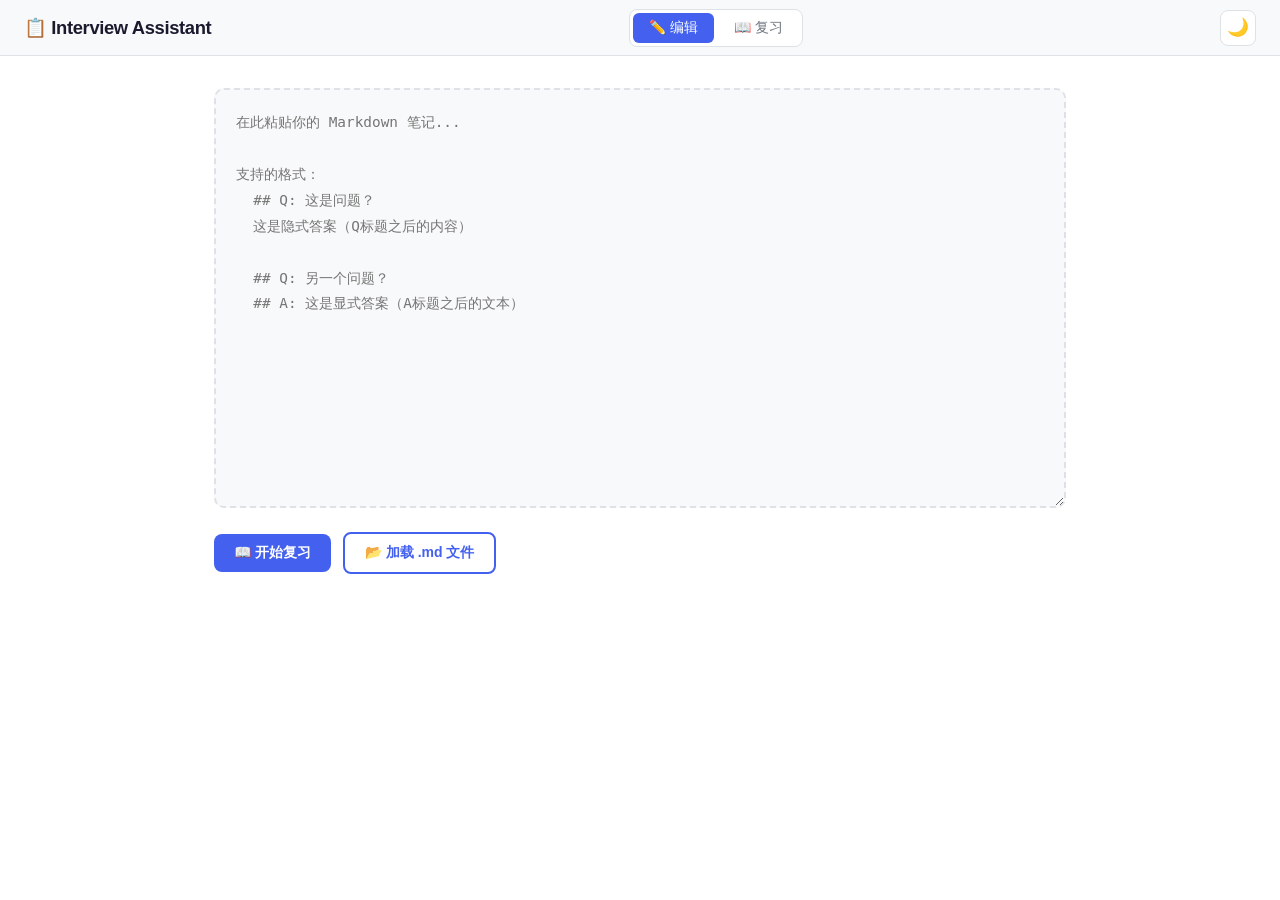
==== web/index.html @ 82a4c9a8 "feat: parse normal md" ====
<!DOCTYPE html>
<html lang="zh-CN" data-theme="light">
<head>
<meta charset="UTF-8">
<meta name="viewport" content="width=device-width, initial-scale=1.0">
<title>Interview Assistant — 面试助手</title>
<style>
/* ========== CSS Variables ========== */
:root {
  --bg: #ffffff;
  --bg-secondary: #f8f9fa;
  --text: #1a1a2e;
  --text-secondary: #6c757d;
  --border: #dee2e6;
  --accent: #4361ee;
  --accent-hover: #3a56d4;
  --question-bg: #f0f4ff;
  --question-hover: #e0e8ff;
  --answer-bg: #fafbfc;
  --shadow: 0 2px 8px rgba(0,0,0,0.08);
  --shadow-lg: 0 8px 32px rgba(0,0,0,0.12);
  --radius: 10px;
  --transition: 0.2s ease;
}

[data-theme="dark"] {
  --bg: #1a1a2e;
  --bg-secondary: #16213e;
  --text: #e8e8e8;
  --text-secondary: #a0a0b0;
  --border: #2a2a4a;
  --accent: #6c8aff;
  --accent-hover: #8ba3ff;
  --question-bg: #1e2a45;
  --question-hover: #253355;
  --answer-bg: #1a1a2e;
  --shadow: 0 2px 8px rgba(0,0,0,0.3);
  --shadow-lg: 0 8px 32px rgba(0,0,0,0.5);
}

/* ========== Reset & Base ========== */
*, *::before, *::after { box-sizing: border-box; margin: 0; padding: 0; }

body {
  font-family: -apple-system, BlinkMacSystemFont, "Segoe UI", "PingFang SC",
    "Microsoft YaHei", "Helvetica Neue", sans-serif;
  background: var(--bg);
  color: var(--text);
  min-height: 100vh;
  line-height: 1.7;
  transition: background var(--transition), color var(--transition);
}

/* ========== Header ========== */
header {
  background: var(--bg-secondary);
  border-bottom: 1px solid var(--border);
  padding: 0 24px;
  display: flex;
  align-items: center;
  justify-content: space-between;
  height: 56px;
  position: sticky;
  top: 0;
  z-index: 100;
  backdrop-filter: blur(12px);
}

header h1 {
  font-size: 1.15rem;
  font-weight: 700;
  letter-spacing: -0.02em;
}

/* ========== Tab Bar ========== */
.tab-bar {
  display: flex;
  gap: 4px;
  background: var(--bg);
  border-radius: 8px;
  padding: 3px;
  border: 1px solid var(--border);
}

.tab-btn {
  padding: 6px 16px;
  border: none;
  background: transparent;
  color: var(--text-secondary);
  border-radius: 6px;
  cursor: pointer;
  font-size: 0.875rem;
  font-weight: 500;
  transition: all var(--transition);
}

.tab-btn.active {
  background: var(--accent);
  color: #fff;
}

.tab-btn:hover:not(.active) {
  background: var(--question-bg);
  color: var(--text);
}

.header-actions {
  display: flex;
  gap: 8px;
  align-items: center;
}

.theme-btn {
  width: 36px; height: 36px;
  border: 1px solid var(--border);
  background: var(--bg);
  border-radius: 8px;
  cursor: pointer;
  font-size: 1.1rem;
  display: flex; align-items: center; justify-content: center;
  transition: all var(--transition);
}

.theme-btn:hover { background: var(--question-bg); }

/* ========== Main Content ========== */
main {
  max-width: 900px;
  margin: 0 auto;
  padding: 32px 24px;
}

.view { display: none; }
.view.active { display: block; }

/* ========== Edit View ========== */
#markdown-input {
  width: 100%;
  min-height: 420px;
  padding: 20px;
  border: 2px dashed var(--border);
  border-radius: var(--radius);
  background: var(--bg-secondary);
  color: var(--text);
  font-family: "JetBrains Mono", "Fira Code", "Cascadia Code", "Consolas", monospace;
  font-size: 0.9rem;
  line-height: 1.8;
  resize: vertical;
  transition: border var(--transition);
}

#markdown-input:focus {
  outline: none;
  border-color: var(--accent);
  border-style: solid;
}

.input-actions {
  display: flex;
  gap: 12px;
  align-items: center;
  margin-top: 16px;
}

.btn {
  padding: 10px 20px;
  border: none;
  border-radius: 8px;
  cursor: pointer;
  font-size: 0.875rem;
  font-weight: 600;
  transition: all var(--transition);
  display: inline-flex;
  align-items: center;
  gap: 6px;
}

.btn-primary {
  background: var(--accent);
  color: #fff;
}

.btn-primary:hover { background: var(--accent-hover); }

.btn-outline {
  background: transparent;
  color: var(--accent);
  border: 2px solid var(--accent);
}

.btn-outline:hover { background: var(--question-bg); }

.file-info {
  color: var(--text-secondary);
  font-size: 0.8rem;
}

/* Drag & Drop overlay */
#drag-overlay {
  display: none;
  position: fixed;
  inset: 0;
  background: rgba(67, 97, 238, 0.08);
  border: 3px dashed var(--accent);
  z-index: 200;
  align-items: center;
  justify-content: center;
  font-size: 1.5rem;
  font-weight: 700;
  color: var(--accent);
}

#drag-overlay.active { display: flex; }

/* ========== Review View ========== */
.review-toolbar {
  display: flex;
  gap: 12px;
  align-items: center;
  flex-wrap: wrap;
  margin-bottom: 24px;
  padding: 16px;
  background: var(--bg-secondary);
  border-radius: var(--radius);
  border: 1px solid var(--border);
  position: sticky;
  top: 72px;
  z-index: 50;
}

.counter {
  color: var(--text-secondary);
  font-size: 0.85rem;
  margin-left: auto;
}

/* Q&A Card */
.qa-card {
  margin-bottom: 20px;
  border-radius: var(--radius);
  overflow: hidden;
  border: 1px solid var(--border);
  background: var(--bg);
  transition: box-shadow var(--transition);
}

.qa-card:hover { box-shadow: var(--shadow); }

.qa-header {
  display: flex;
  align-items: flex-start;
  gap: 10px;
  padding: 16px 20px;
  background: var(--question-bg);
  cursor: pointer;
  user-select: none;
  transition: background var(--transition);
  border-bottom: 1px solid transparent;
}

.qa-header:hover { background: var(--question-hover); }

.qa-card.revealed .qa-header {
  border-bottom-color: var(--border);
  border-radius: var(--radius) var(--radius) 0 0;
}

.toggle-icon {
  flex-shrink: 0;
  width: 28px; height: 28px;
  display: flex; align-items: center; justify-content: center;
  background: var(--accent);
  color: #fff;
  border-radius: 50%;
  font-size: 1rem;
  font-weight: 700;
  transition: transform 0.3s ease;
}

.qa-card.revealed .toggle-icon {
  transform: rotate(45deg);
}

.qa-question {
  flex: 1;
  padding-top: 2px;
}

.qa-question h2, .qa-question h3, .qa-question h4,
.qa-question h5, .qa-question h6, .qa-question h1 {
  font-size: 1.05rem;
  font-weight: 700;
  margin: 0;
  color: var(--text);
}

.qa-body {
  max-height: 0;
  overflow: hidden;
  transition: max-height 0.45s ease-out;
}

.qa-card.revealed .qa-body {
  max-height: 8000px;
  transition: max-height 0.6s ease-in;
}

.qa-answer {
  padding: 20px;
  background: var(--answer-bg);
  line-height: 1.8;
}

.qa-answer p { margin-bottom: 12px; }
.qa-answer p:last-child { margin-bottom: 0; }
.qa-answer ul, .qa-answer ol { margin: 8px 0; padding-left: 24px; }
.qa-answer li { margin-bottom: 4px; }
.qa-answer pre {
  background: var(--bg-secondary);
  padding: 16px;
  border-radius: 8px;
  overflow-x: auto;
  margin: 12px 0;
  font-size: 0.85rem;
  border: 1px solid var(--border);
}
.qa-answer code {
  background: var(--bg-secondary);
  padding: 2px 6px;
  border-radius: 4px;
  font-size: 0.88em;
}
.qa-answer pre code {
  background: transparent;
  padding: 0;
}
.qa-answer blockquote {
  border-left: 3px solid var(--accent);
  padding-left: 16px;
  margin: 12px 0;
  color: var(--text-secondary);
}
.qa-answer table {
  border-collapse: collapse;
  width: 100%;
  margin: 12px 0;
}
.qa-answer th, .qa-answer td {
  border: 1px solid var(--border);
  padding: 8px 12px;
  text-align: left;
}
.qa-answer th { background: var(--bg-secondary); }

/* Preamble / Postamble */
.preamble, .postamble {
  padding: 16px 0;
  color: var(--text-secondary);
  line-height: 1.8;
}

.postamble {
  margin-top: 32px;
  padding-top: 24px;
  border-top: 1px solid var(--border);
}

.divider {
  border: none;
  border-top: 2px dashed var(--border);
  margin: 32px 0;
}

/* No questions state */
.empty-state {
  text-align: center;
  padding: 60px 20px;
  color: var(--text-secondary);
}

.empty-state .icon { font-size: 3rem; margin-bottom: 16px; }
.empty-state h3 { font-size: 1.2rem; margin-bottom: 8px; color: var(--text); }

/* ========== Print Styles ========== */
@media print {
  header, .review-toolbar, .toggle-icon, .input-actions, .tab-bar {
    display: none !important;
  }
  .qa-body {
    max-height: none !important;
  }
  .qa-card {
    break-inside: avoid;
    border: 1px solid #ddd;
    margin-bottom: 12px;
  }
  body { font-size: 12pt; }
}
</style>
</head>
<body>

<header>
  <h1>📋 Interview Assistant</h1>
  <div class="tab-bar">
    <button class="tab-btn active" data-view="edit">✏️ 编辑</button>
    <button class="tab-btn" data-view="review">📖 复习</button>
  </div>
  <div class="header-actions">
    <button class="theme-btn" id="theme-btn" title="切换主题">🌙</button>
  </div>
</header>

<main>
  <!-- Edit View -->
  <section id="edit-view" class="view active">
    <textarea id="markdown-input" placeholder="在此粘贴你的 Markdown 笔记...

支持的格式：
  ## Q: 这是问题？
  这是隐式答案（Q标题之后的内容）

  ## Q: 另一个问题？
  ## A: 这是显式答案（A标题之后的文本）"></textarea>
    <div class="input-actions">
      <button class="btn btn-primary" id="review-btn">📖 开始复习</button>
      <button class="btn btn-outline" id="load-file-btn">📂 加载 .md 文件</button>
      <input type="file" id="file-input" accept=".md,.markdown" hidden>
      <span class="file-info" id="file-info"></span>
    </div>
  </section>

  <!-- Review View -->
  <section id="review-view" class="view">
    <div class="review-toolbar" id="review-toolbar">
      <button class="btn btn-primary" id="toggle-all-btn">👁️ 显示全部</button>
      <span class="counter" id="counter"></span>
      <button class="btn btn-outline" id="back-edit-btn" style="margin-left:8px;">✏️ 返回编辑</button>
    </div>
    <div id="qa-container"></div>
  </section>

  <!-- Drag overlay -->
  <div id="drag-overlay">📂 释放以加载 .md 文件</div>
</main>

<script>
// ==================== Core Parser (内嵌) ====================
function normalizeMarkdown(text) {
  const lines = text.split('\n');
  let inFence = false;
  let fenceChar = '';

  const result = lines.map(line => {
    if (/^```/.test(line) || /^~~~/.test(line)) {
      if (!inFence) { inFence = true; fenceChar = line.trim().slice(0, 3); }
      else if (line.trim().startsWith(fenceChar)) { inFence = false; fenceChar = ''; }
      return line;
    }
    if (inFence) return line;

    const headingMatch = line.match(/^(#{1,6})\s+(.*)/);
    if (!headingMatch) return line;

    const hashes = headingMatch[1];
    let content = headingMatch[2];

    // 全角冒号 → 半角冒号
    content = content.replace(/：/g, ':');
    // 中文"问题"标记 → Q:
    content = content.replace(/^问题\d*\s*:?\s*/i, 'Q: ');
    // 中文"答案"标记 → A:
    content = content.replace(/^答案\d*\s*:?\s*/i, 'A: ');
    // 英文 Question / Answer → Q: / A:
    content = content.replace(/^Question\s*:?\s*/i, 'Q: ');
    content = content.replace(/^Answer\s*:?\s*/i, 'A: ');
    // 编号 Q1:/Q2: → Q:
    content = content.replace(/^Q\d+\s*:?\s*/i, 'Q: ');
    // 删除 Q:/A: 周围的加粗/斜体标记
    content = content.replace(/^\*{1,3}\s*(Q:?|A:?)\s*\*{1,3}\s*/i, '$1 ');
    // 阿拉伯数字编号标题 → 隐式问题
    // "1. 事件循环" / "2、原型链" / "3) this指向" / "10 其他"
    // 纯文本标题 → 隐式问题（兜底规则，仅 ###+ 深度）
    // 为保护文档标题和章节标题，不对 h1/h2 级别启用
    if (!/^[QA][:\s]/i.test(content)) {
      const numberedMatch = content.match(/^(\d+)(?:[\.、．)\-]\s*|\s+)(.+)/);
      if (numberedMatch) {
        content = 'Q: ' + numberedMatch[2];
      } else if (hashes.length >= 2) {
        // 仅对 ## 及以上深度启用纯文本兜底（h1 保留为文档标题）
        const isChineseSection = /^[一二三四五六七八九十百]+\s*[、，,.]/.test(content);
        const isNonQuestion = /^(参考|总结|附录|小结|参考资料|References|前言|后记|致谢|鸣谢)/i.test(content);
        if (!isChineseSection && !isNonQuestion) {
          content = 'Q: ' + content;
        }
      }
    }
    // 中文冒号再次确保
    content = content.replace(/^Q\s*：\s*/i, 'Q: ');
    content = content.replace(/^A\s*：\s*/i, 'A: ');
    // 确保 Q: / A: 后面有空格
    content = content.replace(/^(Q:)\s*/i, '$1 ');
    content = content.replace(/^(A:)\s*/i, '$1 ');

    return hashes + ' ' + content;
  });

  return result.join('\n');
}

function isFence(line) {
  return /^```/.test(line) || /^~~~/.test(line);
}

function parseHeading(line) {
  const match = line.match(/^(#{1,6})\s+(.*)/);
  if (!match) return null;
  return { level: match[1].length, raw: line, content: match[2].trim() };
}

function extractQuestion(headingContent) {
  const match = headingContent.match(/^Q:?\s+/i);
  if (!match) return null;
  return headingContent.slice(match[0].length).trim();
}

function extractAnswer(headingContent) {
  const match = headingContent.match(/^A:?\s+/i);
  if (!match) return null;
  return headingContent.slice(match[0].length).trim();
}

function parseMarkdown(text) {
  let normalized = text
    .replace(/^﻿/, '')
    .replace(/\r\n/g, '\n')
    .replace(/\r/g, '\n');
  // 格式归一化
  normalized = normalizeMarkdown(normalized);
  const lines = normalized.split('\n');
  const pairs = [];
  let preamble = '', postamble = '';
  let sawFirstQuestion = false;
  let currentQuestion = null;
  let hasExplicitAnswer = false;
  let implicitBuffer = [];
  let inFence = false, fenceChar = '';
  const segments = [];
  let currentSegment = { type: 'content', lines: [] };

  for (let i = 0; i < lines.length; i++) {
    const line = lines[i];
    if (isFence(line)) {
      if (!inFence) { inFence = true; fenceChar = line.trim().slice(0, 3); }
      else if (line.trim().startsWith(fenceChar)) { inFence = false; fenceChar = ''; }
      currentSegment.lines.push(line);
      continue;
    }
    if (inFence) { currentSegment.lines.push(line); continue; }
    const heading = parseHeading(line);
    if (heading) {
      if (currentSegment.lines.length > 0 || currentSegment.type === 'heading') {
        segments.push(currentSegment);
      }
      currentSegment = { type: 'heading', heading, lines: [line] };
    } else {
      currentSegment.lines.push(line);
    }
  }
  if (currentSegment.lines.length > 0 || currentSegment.type === 'heading') {
    segments.push(currentSegment);
  }

  for (const seg of segments) {
    if (seg.type === 'heading') {
      const h = seg.heading;
      const qText = extractQuestion(h.content);
      const aText = extractAnswer(h.content);
      if (qText !== null) {
        finalizeCurrentQuestion();
        sawFirstQuestion = true;
        currentQuestion = {
          id: 'q-' + pairs.length,
          question: qText,
          answer: '',
          type: null,
          level: h.level
        };
        hasExplicitAnswer = false;
        implicitBuffer = [];
        const rest = seg.lines.slice(1).join('\n').trim();
        if (rest) implicitBuffer.push(rest);
        pairs.push(currentQuestion);
      } else if (aText !== null && currentQuestion) {
        let answerParts = [];
        if (!hasExplicitAnswer && implicitBuffer.length > 0) {
          answerParts.push(implicitBuffer.join('\n\n').trim());
        }
        if (aText) answerParts.push(aText);
        const explicitStart = seg.lines.slice(1).join('\n').trim();
        if (explicitStart) answerParts.push(explicitStart);
        currentQuestion.answer = answerParts.join('\n\n').trim();
        currentQuestion.type = 'explicit';
        hasExplicitAnswer = true;
        implicitBuffer = [];
      } else {
        if (currentQuestion && !hasExplicitAnswer) {
          implicitBuffer.push(seg.lines.join('\n'));
        } else if (!sawFirstQuestion) {
          preamble += seg.lines.join('\n') + '\n';
        } else {
          postamble += seg.lines.join('\n') + '\n';
        }
      }
    } else {
      if (currentQuestion && !hasExplicitAnswer) {
        implicitBuffer.push(seg.lines.join('\n'));
      } else if (!sawFirstQuestion) {
        preamble += seg.lines.join('\n') + '\n';
      } else {
        postamble += seg.lines.join('\n') + '\n';
      }
    }
  }

  finalizeCurrentQuestion();

  function finalizeCurrentQuestion() {
    if (currentQuestion && !hasExplicitAnswer) {
      currentQuestion.answer = implicitBuffer.join('\n\n').trim();
      currentQuestion.type = currentQuestion.answer ? 'implicit' : 'implicit';
    }
  }

  return {
    pairs: pairs.map(p => ({
      id: p.id, question: p.question, answer: p.answer,
      type: p.type || 'implicit', level: p.level
    })),
    preamble: preamble.trim(),
    postamble: postamble.trim()
  };
}

// ==================== Simple Markdown to HTML Renderer ====================
function renderMarkdownToHTML(md) {
  if (!md) return '';
  let html = md;

  // Fenced code blocks (preserve from other transformations)
  const codeBlocks = [];
  html = html.replace(/```(\w*)\n([\s\S]*?)```/g, (_, lang, code) => {
    const idx = codeBlocks.length;
    codeBlocks.push({ lang, code: code.trimEnd() });
    return `%%CODEBLOCK_${idx}%%`;
  });

  // Inline code
  html = html.replace(/`([^`]+)`/g, '<code>$1</code>');

  // Bold & italic
  html = html.replace(/\*\*\*(.+?)\*\*\*/g, '<strong><em>$1</em></strong>');
  html = html.replace(/\*\*(.+?)\*\*/g, '<strong>$1</strong>');
  html = html.replace(/\*(.+?)\*/g, '<em>$1</em>');

  // Images (before links)
  html = html.replace(/!\[([^\]]*)\]\(([^)]+)\)/g, '<img src="$2" alt="$1">');

  // Links
  html = html.replace(/\[([^\]]+)\]\(([^)]+)\)/g, '<a href="$2" target="_blank">$1</a>');

  // Headings (atx)
  html = html.replace(/^###### (.+)$/gm, '<h6>$1</h6>');
  html = html.replace(/^##### (.+)$/gm, '<h5>$1</h5>');
  html = html.replace(/^#### (.+)$/gm, '<h4>$1</h4>');
  html = html.replace(/^### (.+)$/gm, '<h3>$1</h3>');
  html = html.replace(/^## (.+)$/gm, '<h2>$1</h2>');
  html = html.replace(/^# (.+)$/gm, '<h1>$1</h1>');

  // Horizontal rules
  html = html.replace(/^(---|\*\*\*|___)\s*$/gm, '<hr>');

  // Blockquotes
  html = html.replace(/^&gt; (.+)$/gm, '<blockquote>$1</blockquote>');
  html = html.replace(/^> (.+)$/gm, '<blockquote>$1</blockquote>');

  // Unordered lists
  html = html.replace(/^[\-\*] (.+)$/gm, '<li>$1</li>');
  html = html.replace(/(<li>.*<\/li>)\n(<li>)/g, '$1\n$2');
  html = html.replace(/((?:<li>.*<\/li>\n?)+)/g, '<ul>$1</ul>');

  // Ordered lists
  html = html.replace(/^\d+\. (.+)$/gm, '<oli>$1</oli>');
  html = html.replace(/((?:<oli>.*<\/oli>\n?)+)/g, '<ol>$1</ol>');
  html = html.replace(/<\/?oli>/g, (m) => m === '<oli>' ? '<li>' : '</li>');

  // Paragraphs (consecutive non-empty, non-tag-wrapped lines)
  html = html.replace(/^(?!<[houlbip]|<hr|<pre|<code|<table)(.+)$/gm, '<p>$1</p>');
  // Fix: unwrap single <p> that wraps block elements
  html = html.replace(/<p><(h[1-6]|ul|ol|pre|blockquote|hr|table)/g, '<$1');
  html = html.replace(/<\/(h[1-6]|ul|ol|pre|blockquote|table)><\/p>/g, '</$1>');

  // Restore code blocks
  html = html.replace(/%%CODEBLOCK_(\d+)%%/g, (_, idx) => {
    const cb = codeBlocks[idx];
    const langAttr = cb.lang ? ` class="language-${cb.lang}"` : '';
    return `<pre><code${langAttr}>${escapeHTML(cb.code)}</code></pre>`;
  });

  return html;
}

function escapeHTML(str) {
  return str.replace(/&/g, '&amp;').replace(/</g, '&lt;').replace(/>/g, '&gt;');
}

// ==================== App State ====================
let parseResult = null;
let currentView = 'edit';

// ==================== DOM Elements ====================
const $editView = document.getElementById('edit-view');
const $reviewView = document.getElementById('review-view');
const $markdownInput = document.getElementById('markdown-input');
const $qaContainer = document.getElementById('qa-container');
const $toggleAllBtn = document.getElementById('toggle-all-btn');
const $counter = document.getElementById('counter');
const $fileInput = document.getElementById('file-input');
const $fileInfo = document.getElementById('file-info');
const $dragOverlay = document.getElementById('drag-overlay');
const $themeBtn = document.getElementById('theme-btn');

// ==================== View Switching ====================
function switchView(view) {
  currentView = view;
  document.querySelectorAll('.tab-btn').forEach(b => {
    b.classList.toggle('active', b.dataset.view === view);
  });
  $editView.classList.toggle('active', view === 'edit');
  $reviewView.classList.toggle('active', view === 'review');

  if (view === 'review') {
    const text = $markdownInput.value;
    if (text.trim()) {
      parseResult = parseMarkdown(text);
      renderReview();
    } else {
      $qaContainer.innerHTML = '<div class="empty-state"><div class="icon">📝</div><h3>还没有内容</h3><p>请先在编辑区粘贴你的 Markdown 笔记</p></div>';
    }
  }
}

document.querySelectorAll('.tab-btn').forEach(btn => {
  btn.addEventListener('click', () => switchView(btn.dataset.view));
});

// ==================== Render Review ====================
function renderReview() {
  const { pairs, preamble, postamble } = parseResult;
  let html = '';

  // Preamble
  if (preamble) {
    html += `<div class="preamble">${renderMarkdownToHTML(preamble)}</div>`;
  }

  // Q&A Cards
  if (pairs.length === 0) {
    html += '<div class="empty-state"><div class="icon">🔍</div><h3>未找到问答内容</h3><p>请确保笔记中包含 <code>## Q:</code> 格式的标题</p></div>';
  } else {
    pairs.forEach((pair, idx) => {
      const hTag = 'h' + Math.min(pair.level, 6);
      html += `
        <div class="qa-card" data-qa-id="${pair.id}">
          <div class="qa-header" onclick="toggleAnswer('${pair.id}')">
            <span class="toggle-icon">+</span>
            <div class="qa-question">
              <${hTag}>${escapeHTML(pair.question)}</${hTag}>
            </div>
          </div>
          <div class="qa-body">
            <div class="qa-answer">${renderMarkdownToHTML(pair.answer) || '<em style="color:var(--text-secondary)">（未填写答案）</em>'}</div>
          </div>
        </div>`;
    });
  }
  html += '<hr class="divider">';

  // Postamble
  if (postamble) {
    html += `<div class="postamble">${renderMarkdownToHTML(postamble)}</div>`;
  }

  $qaContainer.innerHTML = html;
  updateCounter();
  updateToggleButton();
}

// ==================== Toggle Logic ====================
function toggleAnswer(qaId) {
  const card = document.querySelector(`[data-qa-id="${qaId}"]`);
  if (card) {
    card.classList.toggle('revealed');
    updateCounter();
    updateToggleButton();
  }
}

function showAll() {
  document.querySelectorAll('.qa-card').forEach(c => c.classList.add('revealed'));
  updateCounter();
  updateToggleButton();
}

function hideAll() {
  document.querySelectorAll('.qa-card').forEach(c => c.classList.remove('revealed'));
  updateCounter();
  updateToggleButton();
}

function toggleAll() {
  const total = document.querySelectorAll('.qa-card').length;
  const revealed = document.querySelectorAll('.qa-card.revealed').length;
  if (revealed === total && total > 0) {
    hideAll();
  } else {
    showAll();
  }
}

function updateCounter() {
  const total = document.querySelectorAll('.qa-card').length;
  const revealed = document.querySelectorAll('.qa-card.revealed').length;
  $counter.textContent = `${revealed}/${total} 已显示`;
}

function updateToggleButton() {
  const total = document.querySelectorAll('.qa-card').length;
  const revealed = document.querySelectorAll('.qa-card.revealed').length;
  if (revealed === total && total > 0) {
    $toggleAllBtn.textContent = '🙈 隐藏全部';
  } else {
    $toggleAllBtn.textContent = '👁️ 显示全部';
  }
}

// 一个按钮切换显示/隐藏全部
$toggleAllBtn.addEventListener('click', toggleAll);

// ==================== Edit View Actions ====================
document.getElementById('review-btn').addEventListener('click', () => switchView('review'));
document.getElementById('back-edit-btn').addEventListener('click', () => switchView('edit'));

// Load file
document.getElementById('load-file-btn').addEventListener('click', () => $fileInput.click());
$fileInput.addEventListener('change', (e) => {
  const file = e.target.files[0];
  if (file) loadFile(file);
});

// Drag & Drop
let dragCounter = 0;
document.addEventListener('dragenter', (e) => { e.preventDefault(); dragCounter++; if (dragCounter === 1) $dragOverlay.classList.add('active'); });
document.addEventListener('dragleave', (e) => { e.preventDefault(); dragCounter--; if (dragCounter === 0) $dragOverlay.classList.remove('active'); });
document.addEventListener('dragover', (e) => e.preventDefault());
document.addEventListener('drop', (e) => {
  e.preventDefault();
  dragCounter = 0;
  $dragOverlay.classList.remove('active');
  const file = e.dataTransfer.files[0];
  if (file && (file.name.endsWith('.md') || file.name.endsWith('.markdown'))) {
    loadFile(file);
  }
});

function loadFile(file) {
  const reader = new FileReader();
  reader.onload = (ev) => {
    $markdownInput.value = ev.target.result;
    $fileInfo.textContent = `已加载: ${file.name}`;
    saveToStorage();
    parseResult = parseMarkdown($markdownInput.value);
    if (currentView === 'review') renderReview();
  };
  reader.readAsText(file);
}

// ==================== Keyboard Shortcuts ====================
document.addEventListener('keydown', (e) => {
  // Shift+A: toggle all
  if (e.shiftKey && (e.key === 'A' || e.key === 'a')) {
    e.preventDefault();
    toggleAll();
  }
  // Shift+E: switch to Edit
  if (e.shiftKey && (e.key === 'E' || e.key === 'e')) {
    e.preventDefault();
    switchView('edit');
  }
  // Shift+R: switch to Review
  if (e.shiftKey && (e.key === 'R' || e.key === 'r')) {
    e.preventDefault();
    switchView('review');
  }
});

// ==================== Persistence ====================
function saveToStorage() {
  try {
    localStorage.setItem('ia-markdown', $markdownInput.value);
  } catch(e) { /* quota exceeded, ignore */ }
}

function loadFromStorage() {
  try {
    const saved = localStorage.getItem('ia-markdown');
    if (saved) $markdownInput.value = saved;
  } catch(e) { /* ignore */ }
}

$markdownInput.addEventListener('input', () => {
  // Debounced save
  clearTimeout($markdownInput._saveTimeout);
  $markdownInput._saveTimeout = setTimeout(saveToStorage, 500);
});

// ==================== Theme ====================
function initTheme() {
  try {
    const saved = localStorage.getItem('ia-theme');
    applyTheme(saved || 'light');
  } catch(e) { applyTheme('light'); }
}

function applyTheme(theme) {
  document.documentElement.setAttribute('data-theme', theme);
  $themeBtn.textContent = theme === 'dark' ? '☀️' : '🌙';
  try { localStorage.setItem('ia-theme', theme); } catch(e) {}
}

$themeBtn.addEventListener('click', () => {
  const current = document.documentElement.getAttribute('data-theme');
  applyTheme(current === 'dark' ? 'light' : 'dark');
});

// ==================== Init ====================
function init() {
  initTheme();
  loadFromStorage();
  // Pre-parse if there's content
  if ($markdownInput.value.trim()) {
    parseResult = parseMarkdown($markdownInput.value);
  }
}

init();
</script>
</body>
</html>
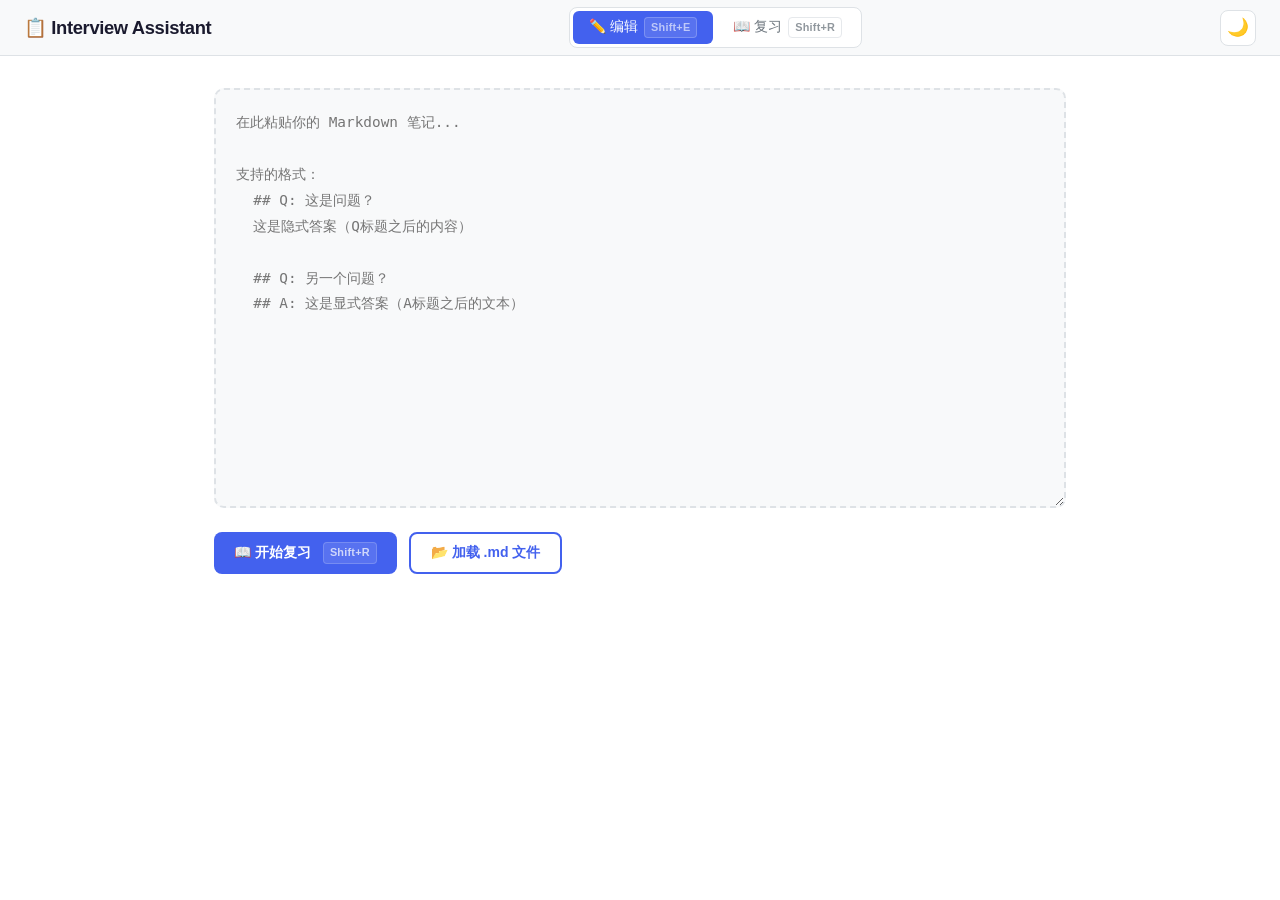
==== commit 43e9dce0: "Add keyboard shortcut hints (kbd) to UI buttons" ====
--- a/web/index.html
+++ b/web/index.html
@@ -123,6 +123,48 @@
 
 .theme-btn:hover { background: var(--question-bg); }
 
+/* ========== Keyboard Keycaps ========== */
+kbd {
+  display: inline-flex;
+  align-items: center;
+  padding: 1px 6px;
+  font-size: 0.68rem;
+  font-family: -apple-system, BlinkMacSystemFont, "Segoe UI", "PingFang SC", sans-serif;
+  font-weight: 600;
+  color: var(--text-secondary);
+  background: var(--bg);
+  border: 1px solid var(--border);
+  border-radius: 4px;
+  line-height: 1.6;
+  letter-spacing: 0.02em;
+  white-space: nowrap;
+  margin-left: 6px;
+  opacity: 0.75;
+  transition: opacity var(--transition);
+}
+
+.btn kbd {
+  color: inherit;
+  background: rgba(255,255,255,0.15);
+  border-color: rgba(255,255,255,0.25);
+}
+
+.btn-outline kbd {
+  color: var(--accent);
+  background: transparent;
+  border-color: var(--border);
+}
+
+.tab-btn.active kbd {
+  color: rgba(255,255,255,0.85);
+  background: rgba(255,255,255,0.15);
+  border-color: rgba(255,255,255,0.3);
+}
+
+@media (max-width: 640px) {
+  kbd { display: none; }
+}
+
 /* ========== Main Content ========== */
 main {
   max-width: 900px;
@@ -383,7 +425,7 @@
 
 /* ========== Print Styles ========== */
 @media print {
-  header, .review-toolbar, .toggle-icon, .input-actions, .tab-bar {
+  header, .review-toolbar, .toggle-icon, .input-actions, .tab-bar, kbd {
     display: none !important;
   }
   .qa-body {
@@ -403,8 +445,8 @@
 <header>
   <h1>📋 Interview Assistant</h1>
   <div class="tab-bar">
-    <button class="tab-btn active" data-view="edit">✏️ 编辑</button>
-    <button class="tab-btn" data-view="review">📖 复习</button>
+    <button class="tab-btn active" data-view="edit">✏️ 编辑<kbd>Shift+E</kbd></button>
+    <button class="tab-btn" data-view="review">📖 复习<kbd>Shift+R</kbd></button>
   </div>
   <div class="header-actions">
     <button class="theme-btn" id="theme-btn" title="切换主题">🌙</button>
@@ -423,7 +465,7 @@
   ## Q: 另一个问题？
   ## A: 这是显式答案（A标题之后的文本）"></textarea>
     <div class="input-actions">
-      <button class="btn btn-primary" id="review-btn">📖 开始复习</button>
+      <button class="btn btn-primary" id="review-btn">📖 开始复习<kbd>Shift+R</kbd></button>
       <button class="btn btn-outline" id="load-file-btn">📂 加载 .md 文件</button>
       <input type="file" id="file-input" accept=".md,.markdown" hidden>
       <span class="file-info" id="file-info"></span>
@@ -433,9 +475,9 @@
   <!-- Review View -->
   <section id="review-view" class="view">
     <div class="review-toolbar" id="review-toolbar">
-      <button class="btn btn-primary" id="toggle-all-btn">👁️ 显示全部</button>
+      <button class="btn btn-primary" id="toggle-all-btn">👁️ 显示全部<kbd>Shift+A</kbd></button>
       <span class="counter" id="counter"></span>
-      <button class="btn btn-outline" id="back-edit-btn" style="margin-left:8px;">✏️ 返回编辑</button>
+      <button class="btn btn-outline" id="back-edit-btn" style="margin-left:8px;">✏️ 返回编辑<kbd>Shift+E</kbd></button>
     </div>
     <div id="qa-container"></div>
   </section>
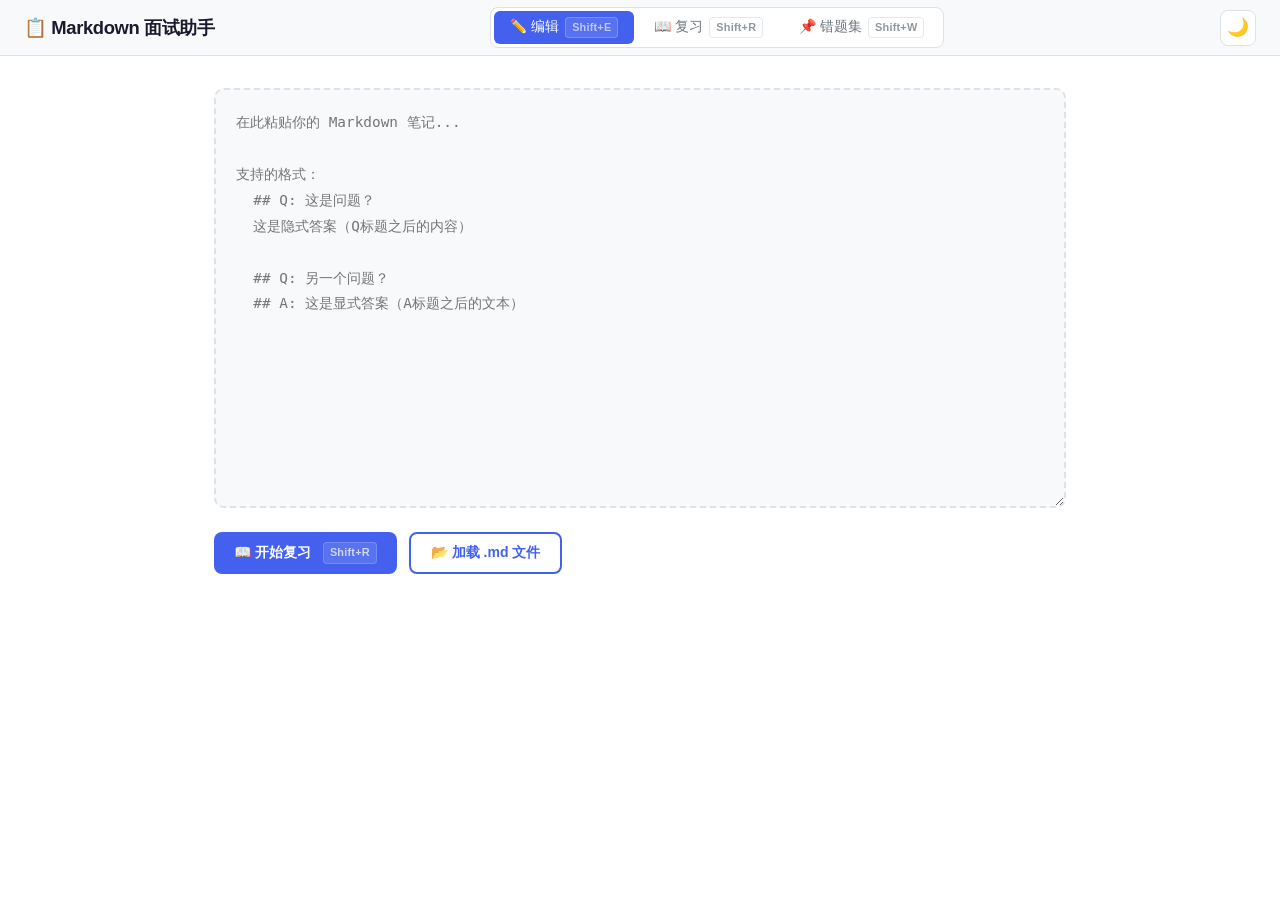
==== commit 0f60eafb: "feat: add 错题集功能" ====
--- a/web/index.html
+++ b/web/index.html
@@ -425,28 +425,214 @@
 
 /* ========== Print Styles ========== */
 @media print {
-  header, .review-toolbar, .toggle-icon, .input-actions, .tab-bar, kbd {
+  header, .review-toolbar, .toggle-icon, .input-actions, .tab-bar, kbd,
+  .ec-toolbar, .ec-delete-btn, .ec-bookmark-btn, .ec-meta, .ec-add-form {
     display: none !important;
   }
-  .qa-body {
+  .qa-body, .ec-body {
     max-height: none !important;
   }
-  .qa-card {
+  .qa-card, .ec-card {
     break-inside: avoid;
     border: 1px solid #ddd;
     margin-bottom: 12px;
   }
   body { font-size: 12pt; }
 }
+
+/* ========== 错题集 (Error Collection) Styles ========== */
+.ec-toolbar {
+  display: flex;
+  gap: 12px;
+  align-items: center;
+  flex-wrap: wrap;
+  margin-bottom: 24px;
+  padding: 16px;
+  background: var(--bg-secondary);
+  border-radius: var(--radius);
+  border: 1px solid var(--border);
+  position: sticky;
+  top: 72px;
+  z-index: 50;
+}
+
+.ec-card {
+  margin-bottom: 20px;
+  border-radius: var(--radius);
+  overflow: hidden;
+  border: 1px solid var(--border);
+  background: var(--bg);
+  transition: box-shadow var(--transition);
+}
+
+.ec-card:hover { box-shadow: var(--shadow); }
+
+.ec-header {
+  display: flex;
+  align-items: flex-start;
+  gap: 10px;
+  padding: 16px 20px;
+  background: var(--question-bg);
+  cursor: pointer;
+  user-select: none;
+  transition: background var(--transition);
+  border-bottom: 1px solid transparent;
+}
+
+.ec-header:hover { background: var(--question-hover); }
+
+.ec-card.revealed .ec-header {
+  border-bottom-color: var(--border);
+  border-radius: var(--radius) var(--radius) 0 0;
+}
+
+.ec-question {
+  flex: 1;
+  padding-top: 2px;
+  font-weight: 700;
+  font-size: 1.05rem;
+  color: var(--text);
+}
+
+.ec-body {
+  max-height: 0;
+  overflow: hidden;
+  transition: max-height 0.45s ease-out;
+}
+
+.ec-card.revealed .ec-body {
+  max-height: 8000px;
+  transition: max-height 0.6s ease-in;
+}
+
+.ec-answer {
+  padding: 20px;
+  background: var(--answer-bg);
+  line-height: 1.8;
+}
+
+.ec-answer .qa-answer { padding: 0; }
+
+.ec-meta {
+  padding: 8px 20px 16px;
+  background: var(--answer-bg);
+  display: flex;
+  gap: 16px;
+  font-size: 0.78rem;
+  color: var(--text-secondary);
+  border-top: 1px solid var(--border);
+  margin-top: 8px;
+}
+
+/* Bookmark button on review cards */
+.ec-bookmark-btn {
+  flex-shrink: 0;
+  width: 32px; height: 32px;
+  border: 1px solid var(--border);
+  background: var(--bg);
+  border-radius: 8px;
+  cursor: pointer;
+  font-size: 1rem;
+  display: flex; align-items: center; justify-content: center;
+  transition: all var(--transition);
+  opacity: 0.5;
+  margin-left: 4px;
+  line-height: 1;
+}
+
+.ec-bookmark-btn:hover { opacity: 1; background: var(--question-hover); }
+
+.ec-bookmark-btn.active {
+  opacity: 1;
+  background: #fff3cd;
+  border-color: #ffc107;
+}
+
+[data-theme="dark"] .ec-bookmark-btn.active {
+  background: #3a3a1a;
+  border-color: #ffc107;
+}
+
+/* Delete button on error cards */
+.ec-delete-btn {
+  flex-shrink: 0;
+  width: 32px; height: 32px;
+  border: none;
+  background: transparent;
+  border-radius: 8px;
+  cursor: pointer;
+  font-size: 0.9rem;
+  display: flex; align-items: center; justify-content: center;
+  transition: all var(--transition);
+  opacity: 0.4;
+  line-height: 1;
+}
+
+.ec-delete-btn:hover { opacity: 1; background: rgba(255,0,0,0.1); }
+
+/* Manual add form */
+.ec-add-form {
+  margin-bottom: 20px;
+  border-radius: var(--radius);
+  border: 2px dashed var(--accent);
+  background: var(--bg-secondary);
+  overflow: hidden;
+  transition: all var(--transition);
+}
+
+.ec-add-form-inner {
+  padding: 20px;
+  display: flex;
+  flex-direction: column;
+  gap: 12px;
+}
+
+.ec-input, .ec-textarea {
+  width: 100%;
+  padding: 12px 16px;
+  border: 1px solid var(--border);
+  border-radius: 8px;
+  background: var(--bg);
+  color: var(--text);
+  font-family: inherit;
+  font-size: 0.9rem;
+  transition: border var(--transition);
+}
+
+.ec-input:focus, .ec-textarea:focus {
+  outline: none;
+  border-color: var(--accent);
+}
+
+.ec-textarea {
+  min-height: 80px;
+  resize: vertical;
+  line-height: 1.6;
+}
+
+.ec-add-actions {
+  display: flex;
+  gap: 10px;
+}
 </style>
+
+<!-- Google Analytics 4 -->
+<script async src="https://www.googletagmanager.com/gtag/js?id=G-7K6V8ESG2L"></script>
+<script>
+  window.dataLayer = window.dataLayer || [];
+  function gtag(){dataLayer.push(arguments);}
+  gtag('js', new Date());
+  gtag('config', 'G-7K6V8ESG2L');
+</script>
 </head>
 <body>
 
 <header>
-  <h1>📋 Interview Assistant</h1>
+  <h1>📋 Markdown 面试助手 </h1>
   <div class="tab-bar">
     <button class="tab-btn active" data-view="edit">✏️ 编辑<kbd>Shift+E</kbd></button>
     <button class="tab-btn" data-view="review">📖 复习<kbd>Shift+R</kbd></button>
+    <button class="tab-btn" data-view="error">📌 错题集<kbd>Shift+W</kbd></button>
   </div>
   <div class="header-actions">
     <button class="theme-btn" id="theme-btn" title="切换主题">🌙</button>
@@ -482,11 +668,53 @@
     <div id="qa-container"></div>
   </section>
 
+  <!-- Error Collection View -->
+  <section id="error-view" class="view">
+    <div class="ec-toolbar" id="ec-toolbar">
+      <button class="btn btn-primary" id="ec-add-btn">➕ 手动添加</button>
+      <button class="btn btn-outline" id="ec-toggle-all-btn">👁️ 显示全部<kbd>Shift+A</kbd></button>
+      <span class="counter" id="ec-counter">0/0 已显示</span>
+      <button class="btn btn-outline" id="ec-clear-btn" style="margin-left:auto;">🗑️ 清空</button>
+    </div>
+
+    <!-- Manual add form (initially hidden) -->
+    <div id="ec-add-form" class="ec-add-form" style="display:none">
+      <div class="ec-add-form-inner">
+        <input type="text" id="ec-new-question" class="ec-input"
+          placeholder="输入知识点或问题...">
+        <textarea id="ec-new-answer" class="ec-textarea"
+          placeholder="输入答案或备注（可选）..."></textarea>
+        <div class="ec-add-actions">
+          <button class="btn btn-primary" id="ec-save-btn">✅ 保存</button>
+          <button class="btn btn-outline" id="ec-cancel-btn">✖️ 取消</button>
+        </div>
+      </div>
+    </div>
+
+    <div id="ec-container">
+      <div class="empty-state">
+        <div class="icon">📌</div>
+        <h3>错题集为空</h3>
+        <p>在复习模式中点击 <strong>📌</strong> 按钮添加题目，或点击上方「手动添加」</p>
+      </div>
+    </div>
+  </section>
+
   <!-- Drag overlay -->
   <div id="drag-overlay">📂 释放以加载 .md 文件</div>
 </main>
 
 <script>
+// ==================== GA4 Tracking ====================
+var IA_GA_ID = 'G-7K6V8ESG2L';
+var _iaFileLoaded = false;
+
+function track(eventName, params) {
+  if (typeof gtag !== 'undefined') {
+    gtag('event', eventName, params);
+  }
+}
+
 // ==================== Core Parser (内嵌) ====================
 function normalizeMarkdown(text) {
   const lines = text.split('\n');
@@ -760,9 +988,13 @@
 let parseResult = null;
 let currentView = 'edit';
 
+// Error collection state
+let errorItems = [];
+
 // ==================== DOM Elements ====================
 const $editView = document.getElementById('edit-view');
 const $reviewView = document.getElementById('review-view');
+const $errorView = document.getElementById('error-view');
 const $markdownInput = document.getElementById('markdown-input');
 const $qaContainer = document.getElementById('qa-container');
 const $toggleAllBtn = document.getElementById('toggle-all-btn');
@@ -772,28 +1004,74 @@
 const $dragOverlay = document.getElementById('drag-overlay');
 const $themeBtn = document.getElementById('theme-btn');
 
+// Error collection DOM elements
+const $ecContainer = document.getElementById('ec-container');
+const $ecAddBtn = document.getElementById('ec-add-btn');
+const $ecToggleAllBtn = document.getElementById('ec-toggle-all-btn');
+const $ecCounter = document.getElementById('ec-counter');
+const $ecClearBtn = document.getElementById('ec-clear-btn');
+const $ecAddForm = document.getElementById('ec-add-form');
+const $ecSaveBtn = document.getElementById('ec-save-btn');
+const $ecCancelBtn = document.getElementById('ec-cancel-btn');
+const $ecNewQuestion = document.getElementById('ec-new-question');
+const $ecNewAnswer = document.getElementById('ec-new-answer');
+
 // ==================== View Switching ====================
 function switchView(view) {
+  track('view_switched', { from: currentView, to: view });
   currentView = view;
   document.querySelectorAll('.tab-btn').forEach(b => {
     b.classList.toggle('active', b.dataset.view === view);
   });
   $editView.classList.toggle('active', view === 'edit');
   $reviewView.classList.toggle('active', view === 'review');
+  $errorView.classList.toggle('active', view === 'error');
 
   if (view === 'review') {
     const text = $markdownInput.value;
     if (text.trim()) {
       parseResult = parseMarkdown(text);
       renderReview();
+      track('review_started', {
+        question_count: parseResult ? parseResult.pairs.length : 0,
+        source: _iaFileLoaded ? 'file' : 'paste'
+      });
     } else {
       $qaContainer.innerHTML = '<div class="empty-state"><div class="icon">📝</div><h3>还没有内容</h3><p>请先在编辑区粘贴你的 Markdown 笔记</p></div>';
     }
+  } else if (view === 'error') {
+    renderErrorView();
+    track('error_view_opened', { item_count: errorItems.length });
   }
 }
 
 document.querySelectorAll('.tab-btn').forEach(btn => {
   btn.addEventListener('click', () => switchView(btn.dataset.view));
+});
+
+// ==================== Error Collection Event Bindings ====================
+$ecAddBtn.addEventListener('click', showECAddForm);
+$ecToggleAllBtn.addEventListener('click', toggleECAll);
+$ecClearBtn.addEventListener('click', function() {
+  if (errorItems.length === 0) return;
+  if (confirm('确定要清空错题集吗（共 ' + errorItems.length + ' 项）？此操作不可撤销。')) {
+    var count = errorItems.length;
+    errorItems = [];
+    saveErrorCollection();
+    renderErrorView();
+    if (currentView === 'review') renderReview();
+    track('error_collection_cleared', { count: count });
+  }
+});
+$ecSaveBtn.addEventListener('click', handleECAddSave);
+$ecCancelBtn.addEventListener('click', hideECAddForm);
+
+// Enter key saves in the add form
+$ecNewQuestion.addEventListener('keydown', function(e) {
+  if (e.key === 'Enter' && !e.shiftKey) {
+    e.preventDefault();
+    handleECAddSave();
+  }
 });
 
 // ==================== Render Review ====================
@@ -812,6 +1090,9 @@
   } else {
     pairs.forEach((pair, idx) => {
       const hTag = 'h' + Math.min(pair.level, 6);
+      const isBookmarked = errorItems.some(item => item.source === 'qa' && item.sourceId === pair.id);
+      const bookmarkClass = isBookmarked ? 'ec-bookmark-btn active' : 'ec-bookmark-btn';
+      const bookmarkTitle = isBookmarked ? '从错题集移除' : '添加到错题集';
       html += `
         <div class="qa-card" data-qa-id="${pair.id}">
           <div class="qa-header" onclick="toggleAnswer('${pair.id}')">
@@ -819,6 +1100,9 @@
             <div class="qa-question">
               <${hTag}>${escapeHTML(pair.question)}</${hTag}>
             </div>
+            <button class="${bookmarkClass}" onclick="event.stopPropagation(); toggleErrorBookmark('${pair.id}')" title="${bookmarkTitle}">
+              📌
+            </button>
           </div>
           <div class="qa-body">
             <div class="qa-answer">${renderMarkdownToHTML(pair.answer) || '<em style="color:var(--text-secondary)">（未填写答案）</em>'}</div>
@@ -842,7 +1126,13 @@
 function toggleAnswer(qaId) {
   const card = document.querySelector(`[data-qa-id="${qaId}"]`);
   if (card) {
+    var wasRevealed = card.classList.contains('revealed');
     card.classList.toggle('revealed');
+    var questionIndex = parseInt(qaId.split('-')[1], 10);
+    track('answer_toggled', {
+      action: wasRevealed ? 'collapse' : 'expand',
+      question_index: isNaN(questionIndex) ? -1 : questionIndex
+    });
     updateCounter();
     updateToggleButton();
   }
@@ -865,8 +1155,10 @@
   const revealed = document.querySelectorAll('.qa-card.revealed').length;
   if (revealed === total && total > 0) {
     hideAll();
+    track('all_toggled', { action: 'hide_all', total_questions: total });
   } else {
     showAll();
+    track('all_toggled', { action: 'show_all', total_questions: total });
   }
 }
 
@@ -880,9 +1172,9 @@
   const total = document.querySelectorAll('.qa-card').length;
   const revealed = document.querySelectorAll('.qa-card.revealed').length;
   if (revealed === total && total > 0) {
-    $toggleAllBtn.textContent = '🙈 隐藏全部';
+    $toggleAllBtn.innerHTML = '🙈 隐藏全部<kbd>Shift+A</kbd>';
   } else {
-    $toggleAllBtn.textContent = '👁️ 显示全部';
+    $toggleAllBtn.innerHTML = '👁️ 显示全部<kbd>Shift+A</kbd>';
   }
 }
 
@@ -911,15 +1203,19 @@
   $dragOverlay.classList.remove('active');
   const file = e.dataTransfer.files[0];
   if (file && (file.name.endsWith('.md') || file.name.endsWith('.markdown'))) {
-    loadFile(file);
+    loadFile(file, 'drop');
   }
 });
 
-function loadFile(file) {
+function loadFile(file, method) {
+  method = method || 'button';
+  _iaFileLoaded = true;
+  var ext = file.name.split('.').pop().toLowerCase();
+  track('file_loaded', { method: method, file_extension: ext });
   const reader = new FileReader();
   reader.onload = (ev) => {
     $markdownInput.value = ev.target.result;
-    $fileInfo.textContent = `已加载: ${file.name}`;
+    $fileInfo.textContent = '已加载: ' + file.name;
     saveToStorage();
     parseResult = parseMarkdown($markdownInput.value);
     if (currentView === 'review') renderReview();
@@ -927,22 +1223,235 @@
   reader.readAsText(file);
 }
 
+// ==================== Error Collection Persistence ====================
+function loadErrorCollection() {
+  try {
+    const saved = localStorage.getItem('ia-error-collection');
+    if (saved) {
+      errorItems = JSON.parse(saved);
+      if (!Array.isArray(errorItems)) {
+        errorItems = errorItems.items || [];
+      }
+    } else {
+      errorItems = [];
+    }
+  } catch(e) {
+    errorItems = [];
+  }
+}
+
+function saveErrorCollection() {
+  try {
+    localStorage.setItem('ia-error-collection', JSON.stringify(errorItems));
+  } catch(e) { /* quota exceeded, ignore */ }
+}
+
+// ==================== Error Collection CRUD ====================
+function generateECId() {
+  return 'ec-' + Date.now() + '-' + Math.random().toString(36).slice(2, 6);
+}
+
+function addToErrorCollection(question, answer, source, sourceId) {
+  // Dedup: QA source items check by sourceId
+  if (source === 'qa' && sourceId) {
+    const exists = errorItems.some(item => item.source === 'qa' && item.sourceId === sourceId);
+    if (exists) return false;
+  }
+  errorItems.push({
+    id: generateECId(),
+    question: question,
+    answer: answer || '',
+    source: source,
+    sourceId: sourceId || null,
+    createdAt: Date.now()
+  });
+  saveErrorCollection();
+  return true;
+}
+
+function removeFromErrorCollection(id) {
+  const idx = errorItems.findIndex(item => item.id === id);
+  if (idx === -1) return false;
+  errorItems.splice(idx, 1);
+  saveErrorCollection();
+  return true;
+}
+
+function confirmRemoveECItem(id) {
+  const item = errorItems.find(i => i.id === id);
+  if (!item) return;
+  const preview = item.question.length > 30 ? item.question.slice(0, 30) + '...' : item.question;
+  if (confirm('确定要从错题集中移除「' + preview + '」吗？')) {
+    removeFromErrorCollection(id);
+    renderErrorView();
+    if (currentView === 'review') renderReview();
+    track('error_collection_removed', { source: item.source });
+  }
+}
+
+function toggleErrorBookmark(qaId) {
+  if (!parseResult) return;
+  const pair = parseResult.pairs.find(p => p.id === qaId);
+  if (!pair) return;
+  const existing = errorItems.find(item => item.source === 'qa' && item.sourceId === qaId);
+  if (existing) {
+    const preview = pair.question.length > 30 ? pair.question.slice(0, 30) + '...' : pair.question;
+    if (confirm('确定要从错题集中移除「' + preview + '」吗？')) {
+      removeFromErrorCollection(existing.id);
+      track('error_collection_toggled', { action: 'remove', source: 'qa' });
+    }
+  } else {
+    addToErrorCollection(pair.question, pair.answer, 'qa', qaId);
+    track('error_collection_toggled', { action: 'add', source: 'qa' });
+  }
+  renderReview();
+}
+
+// ==================== Render Error Collection View ====================
+function renderErrorView() {
+  if (errorItems.length === 0) {
+    $ecContainer.innerHTML = '<div class="empty-state"><div class="icon">📌</div><h3>错题集为空</h3><p>在复习模式中点击 <strong>📌</strong> 按钮添加题目，或点击上方「手动添加」</p></div>';
+    $ecCounter.textContent = '0/0 已显示';
+    if ($ecToggleAllBtn) $ecToggleAllBtn.innerHTML = '👁️ 显示全部<kbd>Shift+A</kbd>';
+    return;
+  }
+
+  let html = '';
+  errorItems.forEach((item) => {
+    const dateStr = new Date(item.createdAt).toLocaleDateString('zh-CN', {
+      year: 'numeric', month: '2-digit', day: '2-digit',
+      hour: '2-digit', minute: '2-digit'
+    });
+    const sourceText = item.source === 'manual' ? '手动添加' : '来自复习';
+    const answerHtml = item.answer
+      ? renderMarkdownToHTML(item.answer)
+      : '<em style="color:var(--text-secondary)">（未填写答案）</em>';
+
+    html += '<div class="ec-card" data-ec-id="' + item.id + '">'
+      + '<div class="ec-header" onclick="toggleECAnswer(\'' + item.id + '\')">'
+      + '<span class="toggle-icon">+</span>'
+      + '<div class="ec-question">' + escapeHTML(item.question) + '</div>'
+      + '<button class="ec-delete-btn" onclick="event.stopPropagation(); confirmRemoveECItem(\'' + item.id + '\')" title="从错题集移除">❌</button>'
+      + '</div>'
+      + '<div class="ec-body">'
+      + '<div class="ec-answer"><div class="qa-answer">' + answerHtml + '</div></div>'
+      + '<div class="ec-meta">'
+      + '<span class="ec-source">来源: ' + sourceText + '</span>'
+      + '<span class="ec-date">添加于: ' + dateStr + '</span>'
+      + '</div>'
+      + '</div>'
+      + '</div>';
+  });
+
+  $ecContainer.innerHTML = html;
+  updateECCounter();
+  updateECToggleButton();
+}
+
+// ==================== Error Collection Toggle Logic ====================
+function toggleECAnswer(ecId) {
+  const card = document.querySelector('[data-ec-id="' + ecId + '"]');
+  if (card) {
+    card.classList.toggle('revealed');
+    updateECCounter();
+    updateECToggleButton();
+  }
+}
+
+function showECAll() {
+  document.querySelectorAll('.ec-card').forEach(function(c) { c.classList.add('revealed'); });
+  updateECCounter();
+  updateECToggleButton();
+}
+
+function hideECAll() {
+  document.querySelectorAll('.ec-card').forEach(function(c) { c.classList.remove('revealed'); });
+  updateECCounter();
+  updateECToggleButton();
+}
+
+function toggleECAll() {
+  const total = document.querySelectorAll('.ec-card').length;
+  const revealed = document.querySelectorAll('.ec-card.revealed').length;
+  if (revealed === total && total > 0) {
+    hideECAll();
+    track('ec_all_toggled', { action: 'hide_all', total_items: total });
+  } else {
+    showECAll();
+    track('ec_all_toggled', { action: 'show_all', total_items: total });
+  }
+}
+
+function updateECCounter() {
+  const total = document.querySelectorAll('.ec-card').length;
+  const revealed = document.querySelectorAll('.ec-card.revealed').length;
+  $ecCounter.textContent = revealed + '/' + total + ' 已显示';
+}
+
+function updateECToggleButton() {
+  const total = document.querySelectorAll('.ec-card').length;
+  const revealed = document.querySelectorAll('.ec-card.revealed').length;
+  if (revealed === total && total > 0) {
+    $ecToggleAllBtn.innerHTML = '🙈 隐藏全部<kbd>Shift+A</kbd>';
+  } else {
+    $ecToggleAllBtn.innerHTML = '👁️ 显示全部<kbd>Shift+A</kbd>';
+  }
+}
+
+// ==================== Manual Add Form ====================
+function showECAddForm() {
+  $ecAddForm.style.display = 'block';
+  $ecNewQuestion.focus();
+}
+
+function hideECAddForm() {
+  $ecAddForm.style.display = 'none';
+  $ecNewQuestion.value = '';
+  $ecNewAnswer.value = '';
+}
+
+function handleECAddSave() {
+  const question = $ecNewQuestion.value.trim();
+  const answer = $ecNewAnswer.value.trim();
+  if (!question) {
+    alert('请输入知识点或问题');
+    return;
+  }
+  addToErrorCollection(question, answer, 'manual', null);
+  hideECAddForm();
+  renderErrorView();
+  track('error_collection_added', { source: 'manual' });
+}
+
 // ==================== Keyboard Shortcuts ====================
 document.addEventListener('keydown', (e) => {
   // Shift+A: toggle all
   if (e.shiftKey && (e.key === 'A' || e.key === 'a')) {
     e.preventDefault();
-    toggleAll();
+    track('shortcut_used', { shortcut: 'toggle_all' });
+    if (currentView === 'error') {
+      toggleECAll();
+    } else {
+      toggleAll();
+    }
   }
   // Shift+E: switch to Edit
   if (e.shiftKey && (e.key === 'E' || e.key === 'e')) {
     e.preventDefault();
+    track('shortcut_used', { shortcut: 'switch_edit' });
     switchView('edit');
   }
   // Shift+R: switch to Review
   if (e.shiftKey && (e.key === 'R' || e.key === 'r')) {
     e.preventDefault();
+    track('shortcut_used', { shortcut: 'switch_review' });
     switchView('review');
+  }
+  // Shift+W: switch to Error Collection
+  if (e.shiftKey && (e.key === 'W' || e.key === 'w')) {
+    e.preventDefault();
+    track('shortcut_used', { shortcut: 'switch_error' });
+    switchView('error');
   }
 });
 
@@ -961,6 +1470,7 @@
 }
 
 $markdownInput.addEventListener('input', () => {
+  _iaFileLoaded = false;
   // Debounced save
   clearTimeout($markdownInput._saveTimeout);
   $markdownInput._saveTimeout = setTimeout(saveToStorage, 500);
@@ -975,9 +1485,13 @@
 }
 
 function applyTheme(theme) {
+  var oldTheme = document.documentElement.getAttribute('data-theme');
   document.documentElement.setAttribute('data-theme', theme);
   $themeBtn.textContent = theme === 'dark' ? '☀️' : '🌙';
   try { localStorage.setItem('ia-theme', theme); } catch(e) {}
+  if (oldTheme && oldTheme !== theme) {
+    track('theme_switched', { new_theme: theme });
+  }
 }
 
 $themeBtn.addEventListener('click', () => {
@@ -989,6 +1503,7 @@
 function init() {
   initTheme();
   loadFromStorage();
+  loadErrorCollection();
   // Pre-parse if there's content
   if ($markdownInput.value.trim()) {
     parseResult = parseMarkdown($markdownInput.value);
